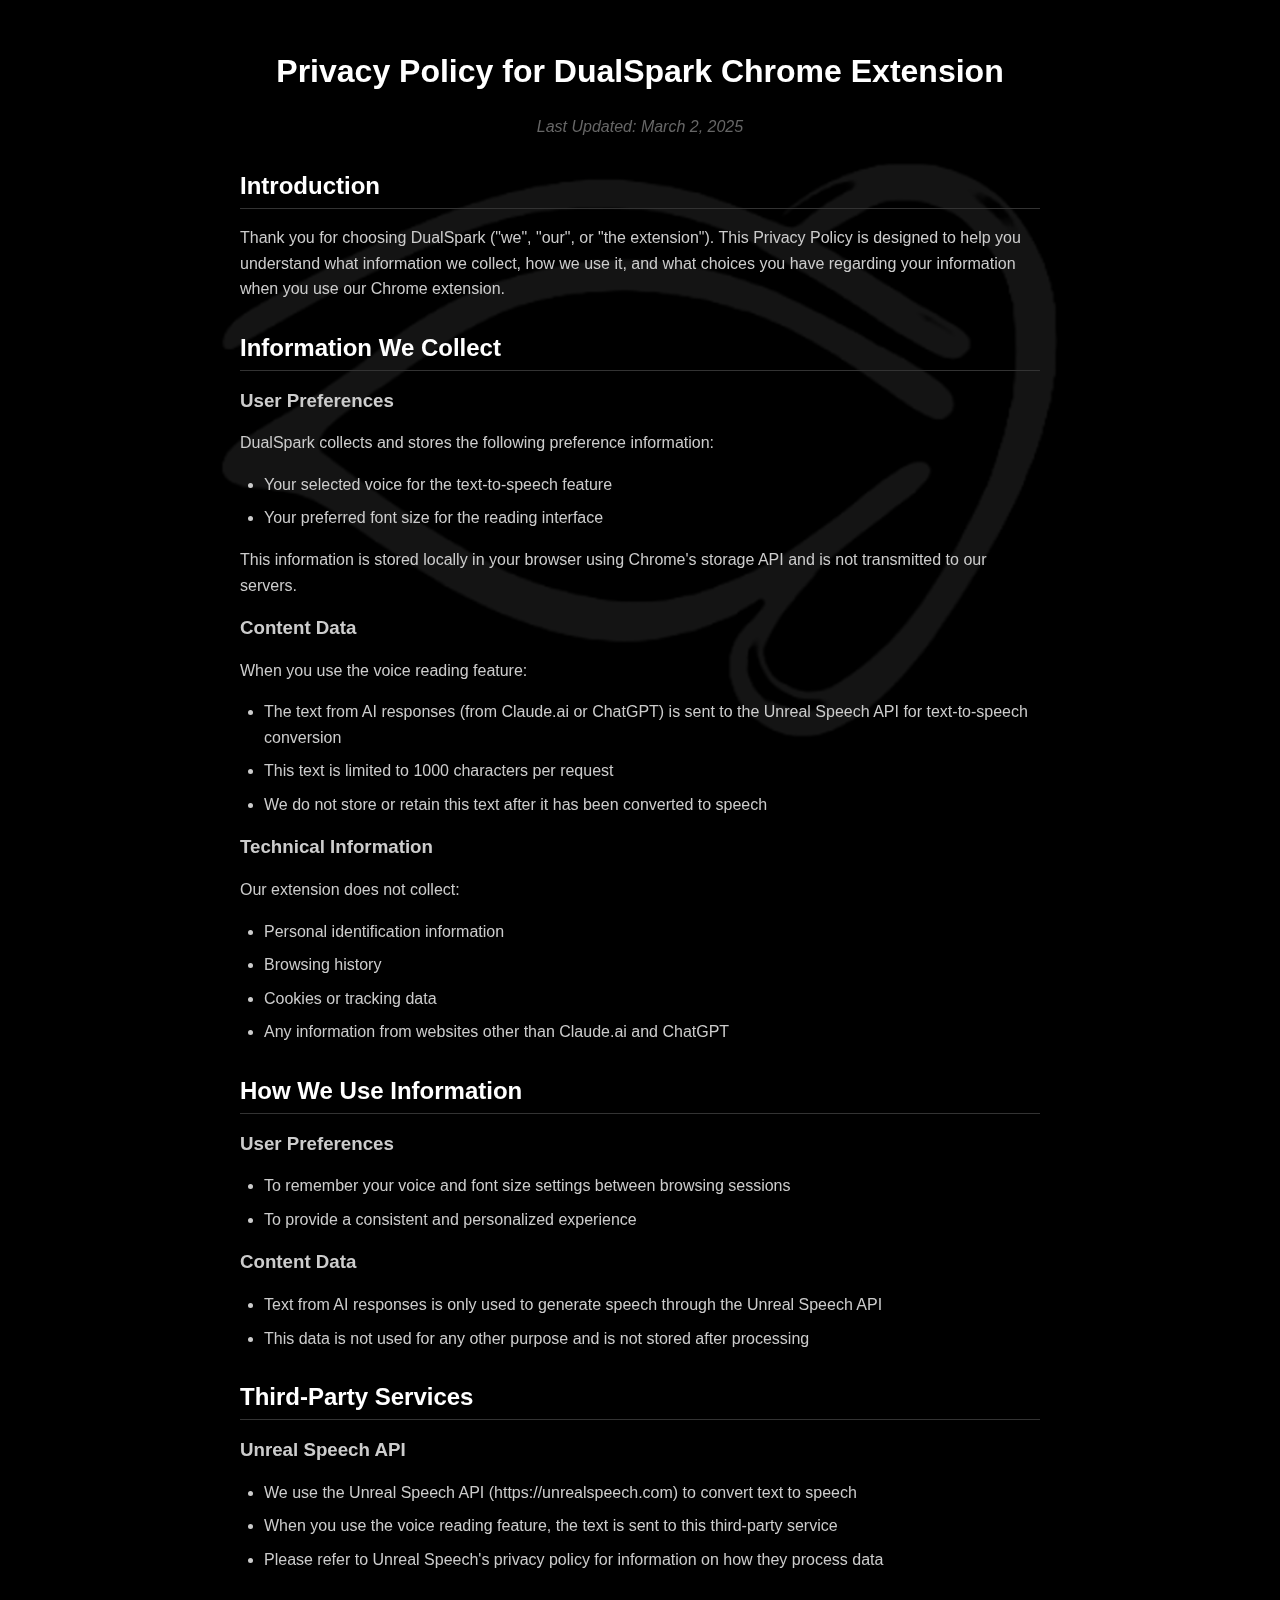
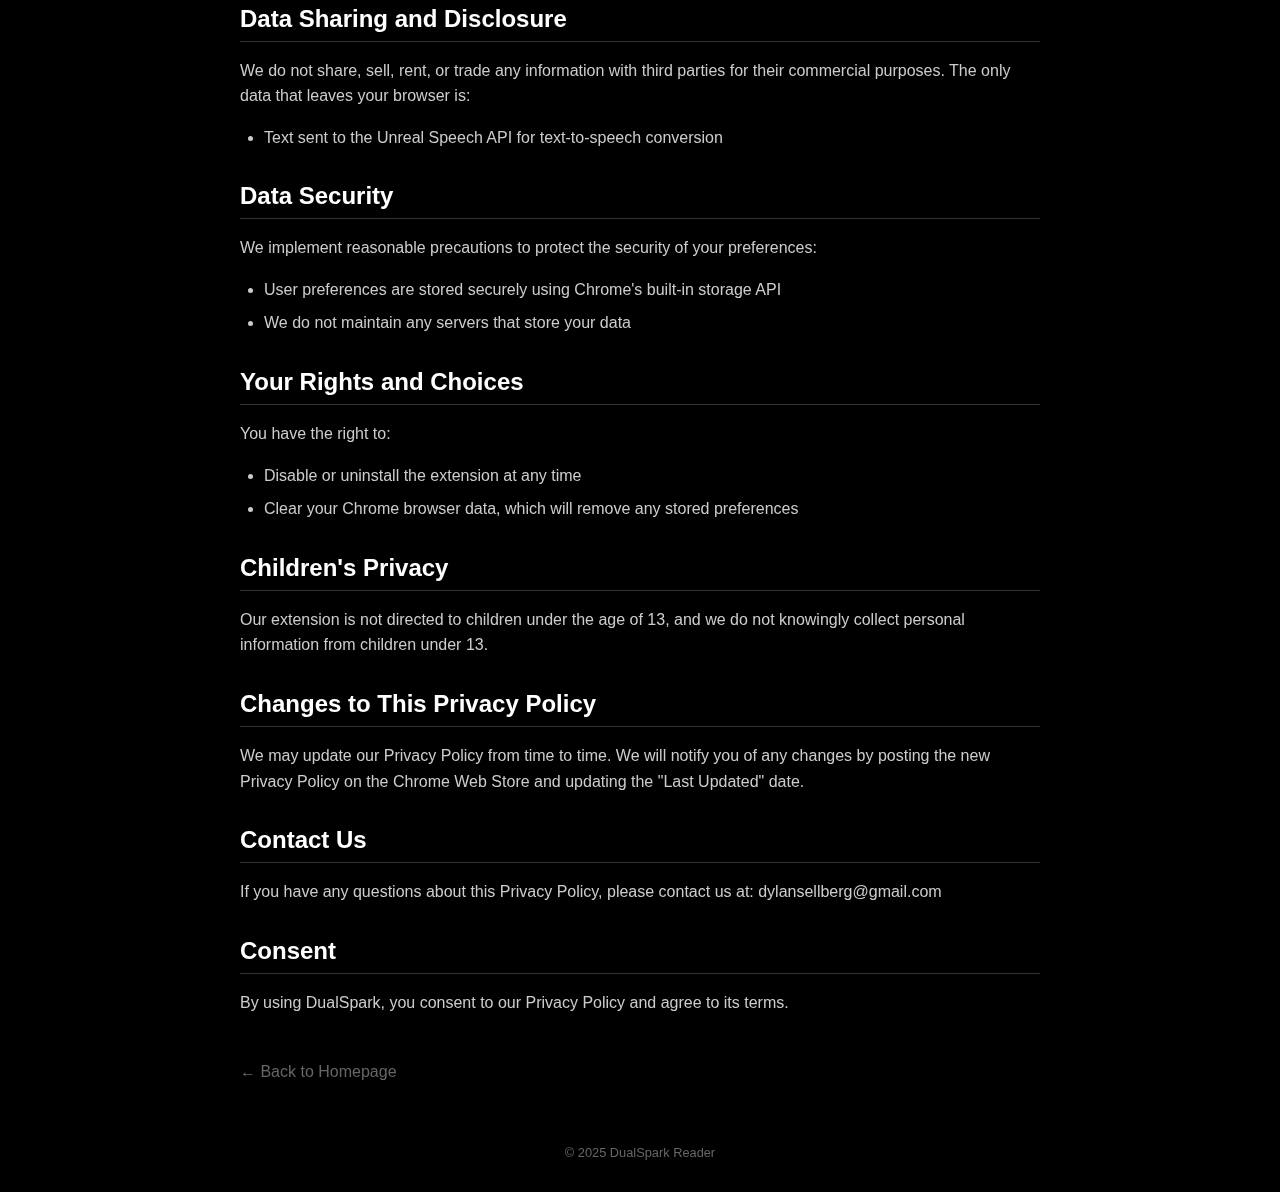
==== privacy.html @ c0db1452 "Add privacy.html and update footer link" ====
<!DOCTYPE html>
<html lang="en">
<head>
    <meta charset="UTF-8">
    <meta name="viewport" content="width=device-width, initial-scale=1.0">
    <title>Privacy Policy - DualSpark Reader</title>
    <style>
        body {
            font-family: 'Arial', sans-serif;
            margin: 0;
            padding: 0;
            background-color: #000000;
            color: #cccccc;
            position: relative;
            overflow-x: hidden;
        }

        .background-icon {
            position: fixed;
            width: 100%;
            height: 100%;
            background-image: url('icons/icon-white.png');
            background-repeat: no-repeat;
            background-position: center;
            background-size: contain;
            opacity: 0.08;
            z-index: -1;
        }

        .content {
            margin: 0 auto;
            max-width: 800px;
            padding: 2rem;
            z-index: 1;
            position: relative;
        }

        h1, h2 {
            color: #ffffff;
        }

        h1 {
            font-size: 2rem;
            margin-bottom: 1.5rem;
            text-align: center;
        }

        h2 {
            font-size: 1.5rem;
            margin-top: 2rem;
            margin-bottom: 1rem;
            border-bottom: 1px solid #333;
            padding-bottom: 0.5rem;
        }

        p, ul, li {
            line-height: 1.6;
        }

        ul {
            padding-left: 1.5rem;
        }

        li {
            margin-bottom: 0.5rem;
        }

        .back-link {
            display: inline-block;
            margin-top: 2rem;
            color: #666666;
            text-decoration: none;
            transition: color 0.3s ease;
        }

        .back-link:hover {
            color: #ffffff;
        }

        footer {
            text-align: center;
            padding: 2rem;
            color: #666666;
            font-size: 0.8rem;
        }

        .last-updated {
            font-style: italic;
            color: #666666;
            text-align: center;
            margin-bottom: 2rem;
        }
    </style>
</head>
<body>
    <div class="background-icon"></div>
    
    <div class="content">
        <h1>Privacy Policy for DualSpark Chrome Extension</h1>
        <p class="last-updated">Last Updated: March 2, 2025</p>

        <h2>Introduction</h2>
        <p>Thank you for choosing DualSpark ("we", "our", or "the extension"). This Privacy Policy is designed to help you understand what information we collect, how we use it, and what choices you have regarding your information when you use our Chrome extension.</p>

        <h2>Information We Collect</h2>

        <h3>User Preferences</h3>
        <p>DualSpark collects and stores the following preference information:</p>
        <ul>
            <li>Your selected voice for the text-to-speech feature</li>
            <li>Your preferred font size for the reading interface</li>
        </ul>
        <p>This information is stored locally in your browser using Chrome's storage API and is not transmitted to our servers.</p>

        <h3>Content Data</h3>
        <p>When you use the voice reading feature:</p>
        <ul>
            <li>The text from AI responses (from Claude.ai or ChatGPT) is sent to the Unreal Speech API for text-to-speech conversion</li>
            <li>This text is limited to 1000 characters per request</li>
            <li>We do not store or retain this text after it has been converted to speech</li>
        </ul>

        <h3>Technical Information</h3>
        <p>Our extension does not collect:</p>
        <ul>
            <li>Personal identification information</li>
            <li>Browsing history</li>
            <li>Cookies or tracking data</li>
            <li>Any information from websites other than Claude.ai and ChatGPT</li>
        </ul>

        <h2>How We Use Information</h2>

        <h3>User Preferences</h3>
        <ul>
            <li>To remember your voice and font size settings between browsing sessions</li>
            <li>To provide a consistent and personalized experience</li>
        </ul>

        <h3>Content Data</h3>
        <ul>
            <li>Text from AI responses is only used to generate speech through the Unreal Speech API</li>
            <li>This data is not used for any other purpose and is not stored after processing</li>
        </ul>

        <h2>Third-Party Services</h2>

        <h3>Unreal Speech API</h3>
        <ul>
            <li>We use the Unreal Speech API (https://unrealspeech.com) to convert text to speech</li>
            <li>When you use the voice reading feature, the text is sent to this third-party service</li>
            <li>Please refer to Unreal Speech's privacy policy for information on how they process data</li>
        </ul>

        <h2>Data Sharing and Disclosure</h2>
        <p>We do not share, sell, rent, or trade any information with third parties for their commercial purposes. The only data that leaves your browser is:</p>
        <ul>
            <li>Text sent to the Unreal Speech API for text-to-speech conversion</li>
        </ul>

        <h2>Data Security</h2>
        <p>We implement reasonable precautions to protect the security of your preferences:</p>
        <ul>
            <li>User preferences are stored securely using Chrome's built-in storage API</li>
            <li>We do not maintain any servers that store your data</li>
        </ul>

        <h2>Your Rights and Choices</h2>
        <p>You have the right to:</p>
        <ul>
            <li>Disable or uninstall the extension at any time</li>
            <li>Clear your Chrome browser data, which will remove any stored preferences</li>
        </ul>

        <h2>Children's Privacy</h2>
        <p>Our extension is not directed to children under the age of 13, and we do not knowingly collect personal information from children under 13.</p>

        <h2>Changes to This Privacy Policy</h2>
        <p>We may update our Privacy Policy from time to time. We will notify you of any changes by posting the new Privacy Policy on the Chrome Web Store and updating the "Last Updated" date.</p>

        <h2>Contact Us</h2>
        <p>If you have any questions about this Privacy Policy, please contact us at: dylansellberg@gmail.com</p>

        <h2>Consent</h2>
        <p>By using DualSpark, you consent to our Privacy Policy and agree to its terms.</p>

        <a href="/" class="back-link">← Back to Homepage</a>
    </div>
    
    <footer>
        &copy; 2025 DualSpark Reader
    </footer>
</body>
</html>
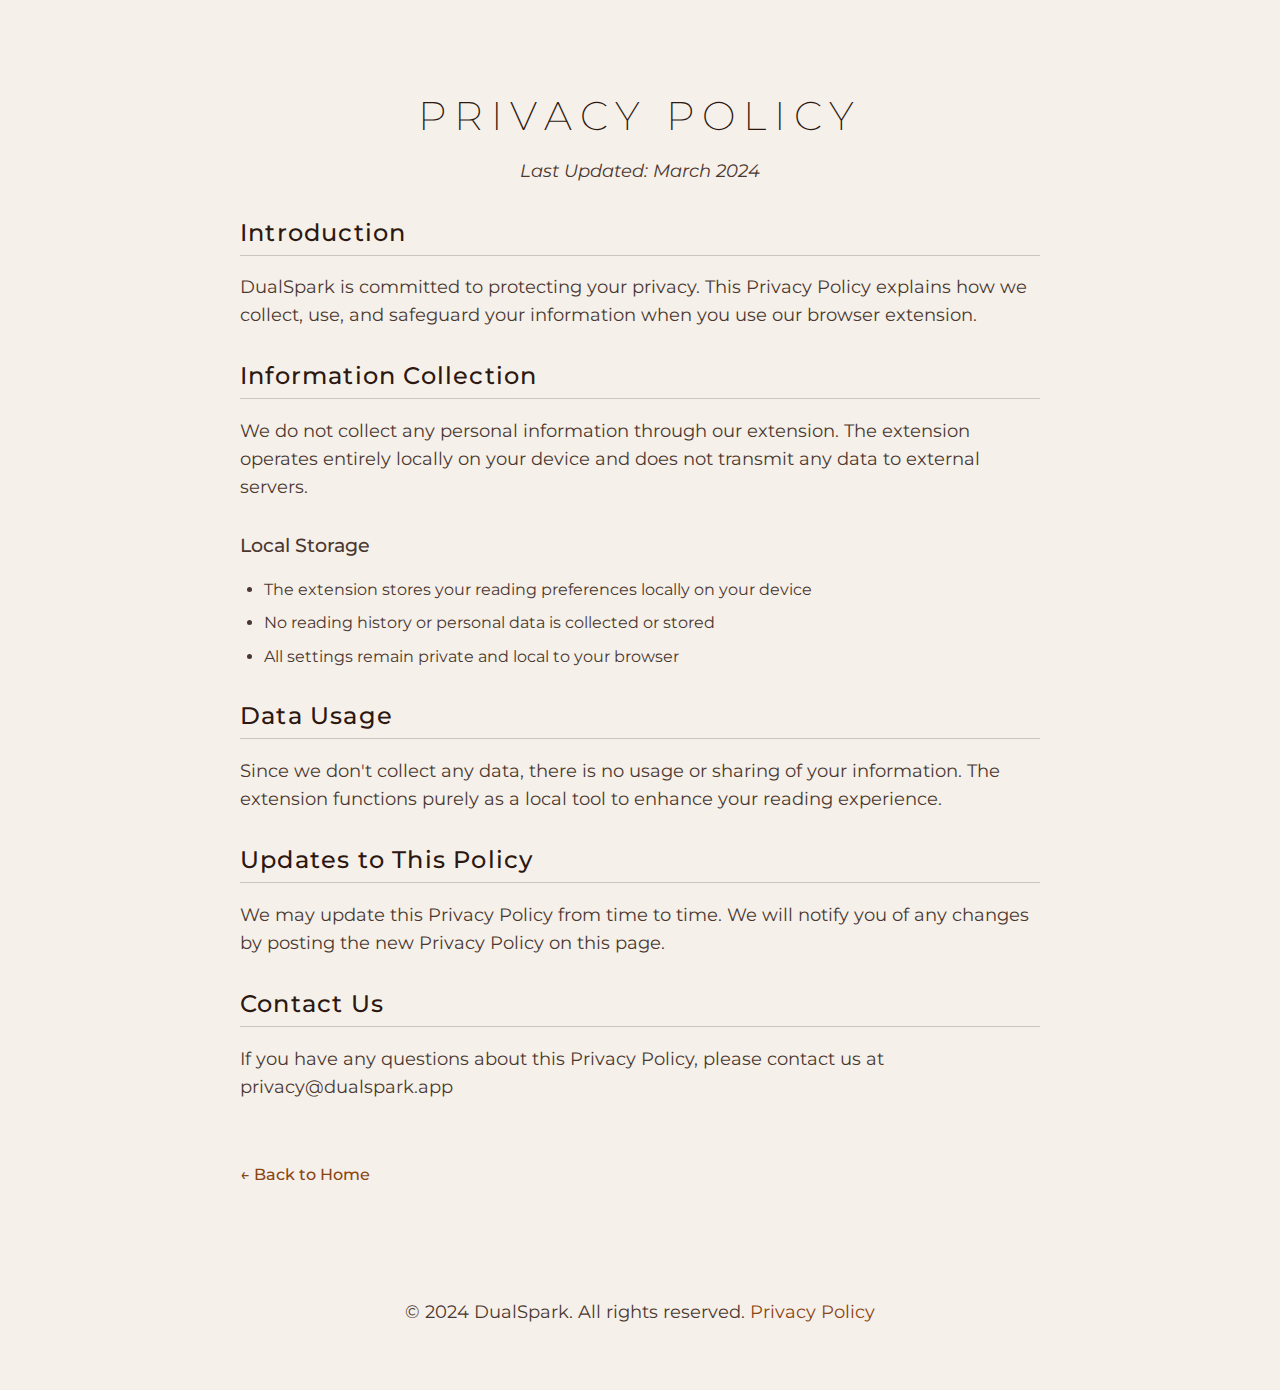
==== commit cdafb792: "brand tho" ====
--- a/privacy.html
+++ b/privacy.html
@@ -1,194 +1,72 @@
 <!DOCTYPE html>
 <html lang="en">
-<head>
-    <meta charset="UTF-8">
-    <meta name="viewport" content="width=device-width, initial-scale=1.0">
-    <title>Privacy Policy - DualSpark Reader</title>
-    <style>
-        body {
-            font-family: 'Arial', sans-serif;
-            margin: 0;
-            padding: 0;
-            background-color: #000000;
-            color: #cccccc;
-            position: relative;
-            overflow-x: hidden;
-        }
+  <head>
+    <meta charset="UTF-8" />
+    <meta name="viewport" content="width=device-width, initial-scale=1.0" />
+    <title>Privacy Policy - DualSpark</title>
+    <link rel="preconnect" href="https://fonts.googleapis.com" />
+    <link rel="preconnect" href="https://fonts.gstatic.com" crossorigin />
+    <link
+      href="https://fonts.googleapis.com/css2?family=Montserrat:wght@200;300;400;500;600&display=swap"
+      rel="stylesheet"
+    />
+    <link rel="stylesheet" href="styles.css" />
+    <link rel="icon" type="image/png" href="icons/favicon.png" />
+  </head>
+  <body>
+    <div class="privacy-content">
+      <h1>Privacy Policy</h1>
+      <p class="last-updated">Last Updated: March 2024</p>
 
-        .background-icon {
-            position: fixed;
-            width: 100%;
-            height: 100%;
-            background-image: url('icons/icon-white.png');
-            background-repeat: no-repeat;
-            background-position: center;
-            background-size: contain;
-            opacity: 0.08;
-            z-index: -1;
-        }
+      <h2>Introduction</h2>
+      <p>
+        DualSpark is committed to protecting your privacy. This Privacy Policy
+        explains how we collect, use, and safeguard your information when you
+        use our browser extension.
+      </p>
 
-        .content {
-            margin: 0 auto;
-            max-width: 800px;
-            padding: 2rem;
-            z-index: 1;
-            position: relative;
-        }
+      <h2>Information Collection</h2>
+      <p>
+        We do not collect any personal information through our extension. The
+        extension operates entirely locally on your device and does not transmit
+        any data to external servers.
+      </p>
 
-        h1, h2 {
-            color: #ffffff;
-        }
+      <h3>Local Storage</h3>
+      <ul>
+        <li>
+          The extension stores your reading preferences locally on your device
+        </li>
+        <li>No reading history or personal data is collected or stored</li>
+        <li>All settings remain private and local to your browser</li>
+      </ul>
 
-        h1 {
-            font-size: 2rem;
-            margin-bottom: 1.5rem;
-            text-align: center;
-        }
+      <h2>Data Usage</h2>
+      <p>
+        Since we don't collect any data, there is no usage or sharing of your
+        information. The extension functions purely as a local tool to enhance
+        your reading experience.
+      </p>
 
-        h2 {
-            font-size: 1.5rem;
-            margin-top: 2rem;
-            margin-bottom: 1rem;
-            border-bottom: 1px solid #333;
-            padding-bottom: 0.5rem;
-        }
+      <h2>Updates to This Policy</h2>
+      <p>
+        We may update this Privacy Policy from time to time. We will notify you
+        of any changes by posting the new Privacy Policy on this page.
+      </p>
 
-        p, ul, li {
-            line-height: 1.6;
-        }
+      <h2>Contact Us</h2>
+      <p>
+        If you have any questions about this Privacy Policy, please contact us
+        at privacy@dualspark.app
+      </p>
 
-        ul {
-            padding-left: 1.5rem;
-        }
-
-        li {
-            margin-bottom: 0.5rem;
-        }
-
-        .back-link {
-            display: inline-block;
-            margin-top: 2rem;
-            color: #666666;
-            text-decoration: none;
-            transition: color 0.3s ease;
-        }
-
-        .back-link:hover {
-            color: #ffffff;
-        }
-
-        footer {
-            text-align: center;
-            padding: 2rem;
-            color: #666666;
-            font-size: 0.8rem;
-        }
-
-        .last-updated {
-            font-style: italic;
-            color: #666666;
-            text-align: center;
-            margin-bottom: 2rem;
-        }
-    </style>
-</head>
-<body>
-    <div class="background-icon"></div>
-    
-    <div class="content">
-        <h1>Privacy Policy for DualSpark Chrome Extension</h1>
-        <p class="last-updated">Last Updated: March 2, 2025</p>
-
-        <h2>Introduction</h2>
-        <p>Thank you for choosing DualSpark ("we", "our", or "the extension"). This Privacy Policy is designed to help you understand what information we collect, how we use it, and what choices you have regarding your information when you use our Chrome extension.</p>
-
-        <h2>Information We Collect</h2>
-
-        <h3>User Preferences</h3>
-        <p>DualSpark collects and stores the following preference information:</p>
-        <ul>
-            <li>Your selected voice for the text-to-speech feature</li>
-            <li>Your preferred font size for the reading interface</li>
-        </ul>
-        <p>This information is stored locally in your browser using Chrome's storage API and is not transmitted to our servers.</p>
-
-        <h3>Content Data</h3>
-        <p>When you use the voice reading feature:</p>
-        <ul>
-            <li>The text from AI responses (from Claude.ai or ChatGPT) is sent to the Unreal Speech API for text-to-speech conversion</li>
-            <li>This text is limited to 1000 characters per request</li>
-            <li>We do not store or retain this text after it has been converted to speech</li>
-        </ul>
-
-        <h3>Technical Information</h3>
-        <p>Our extension does not collect:</p>
-        <ul>
-            <li>Personal identification information</li>
-            <li>Browsing history</li>
-            <li>Cookies or tracking data</li>
-            <li>Any information from websites other than Claude.ai and ChatGPT</li>
-        </ul>
-
-        <h2>How We Use Information</h2>
-
-        <h3>User Preferences</h3>
-        <ul>
-            <li>To remember your voice and font size settings between browsing sessions</li>
-            <li>To provide a consistent and personalized experience</li>
-        </ul>
-
-        <h3>Content Data</h3>
-        <ul>
-            <li>Text from AI responses is only used to generate speech through the Unreal Speech API</li>
-            <li>This data is not used for any other purpose and is not stored after processing</li>
-        </ul>
-
-        <h2>Third-Party Services</h2>
-
-        <h3>Unreal Speech API</h3>
-        <ul>
-            <li>We use the Unreal Speech API (https://unrealspeech.com) to convert text to speech</li>
-            <li>When you use the voice reading feature, the text is sent to this third-party service</li>
-            <li>Please refer to Unreal Speech's privacy policy for information on how they process data</li>
-        </ul>
-
-        <h2>Data Sharing and Disclosure</h2>
-        <p>We do not share, sell, rent, or trade any information with third parties for their commercial purposes. The only data that leaves your browser is:</p>
-        <ul>
-            <li>Text sent to the Unreal Speech API for text-to-speech conversion</li>
-        </ul>
-
-        <h2>Data Security</h2>
-        <p>We implement reasonable precautions to protect the security of your preferences:</p>
-        <ul>
-            <li>User preferences are stored securely using Chrome's built-in storage API</li>
-            <li>We do not maintain any servers that store your data</li>
-        </ul>
-
-        <h2>Your Rights and Choices</h2>
-        <p>You have the right to:</p>
-        <ul>
-            <li>Disable or uninstall the extension at any time</li>
-            <li>Clear your Chrome browser data, which will remove any stored preferences</li>
-        </ul>
-
-        <h2>Children's Privacy</h2>
-        <p>Our extension is not directed to children under the age of 13, and we do not knowingly collect personal information from children under 13.</p>
-
-        <h2>Changes to This Privacy Policy</h2>
-        <p>We may update our Privacy Policy from time to time. We will notify you of any changes by posting the new Privacy Policy on the Chrome Web Store and updating the "Last Updated" date.</p>
-
-        <h2>Contact Us</h2>
-        <p>If you have any questions about this Privacy Policy, please contact us at: dylansellberg@gmail.com</p>
-
-        <h2>Consent</h2>
-        <p>By using DualSpark, you consent to our Privacy Policy and agree to its terms.</p>
-
-        <a href="/" class="back-link">← Back to Homepage</a>
+      <a href="index.html" class="back-link">← Back to Home</a>
     </div>
-    
     <footer>
-        &copy; 2025 DualSpark Reader
+      <p>
+        © 2024 DualSpark. All rights reserved.
+        <a href="privacy.html">Privacy Policy</a>
+      </p>
     </footer>
-</body>
-</html> +  </body>
+</html>
--- a/styles.css
+++ b/styles.css
@@ -0,0 +1,169 @@
+/* Base styles */
+body {
+    font-family: 'Montserrat', -apple-system, BlinkMacSystemFont, sans-serif;
+    margin: 0;
+    padding: 0;
+    min-height: 100vh;
+    display: flex;
+    flex-direction: column;
+    background-color: #f6f0ea;
+    position: relative;
+}
+
+/* Logo */
+.logo {
+    position: absolute;
+    top: 2rem;
+    right: 2rem;
+    width: 100px;
+    height: 100px;
+    z-index: 1;
+    filter: invert(27%) sepia(33%) saturate(1000%) hue-rotate(-27deg) brightness(89%) contrast(100%);
+}
+
+/* Content area */
+.content {
+    text-align: center;
+    z-index: 1;
+    padding: 8rem 2rem;
+    max-width: 500px;
+    width: 90%;
+    margin: auto;
+}
+
+/* Privacy page specific styles */
+.privacy-content {
+    text-align: left;
+    max-width: 800px;
+    margin: 2rem auto;
+    padding: 2rem;
+}
+
+.privacy-content h1 {
+    text-align: center;
+    margin-bottom: 0.5rem;
+}
+
+.privacy-content h2 {
+    font-size: 1.5rem;
+    margin-top: 2rem;
+    margin-bottom: 1rem;
+    color: #2C1810;
+    font-weight: 500;
+    letter-spacing: 0.05em;
+    border-bottom: 1px solid rgba(44, 24, 16, 0.2);
+    padding-bottom: 0.5rem;
+}
+
+.privacy-content h3 {
+    font-size: 1.2rem;
+    color: #4A3830;
+    font-weight: 500;
+    margin-top: 1.5rem;
+}
+
+.privacy-content p, 
+.privacy-content ul, 
+.privacy-content li {
+    color: #4A3830;
+    line-height: 1.6;
+    font-weight: 400;
+}
+
+.privacy-content ul {
+    padding-left: 1.5rem;
+}
+
+.privacy-content li {
+    margin-bottom: 0.5rem;
+}
+
+.last-updated {
+    font-style: italic;
+    color: #6B4F45;
+    text-align: center;
+    margin-bottom: 2rem;
+    font-weight: 300;
+}
+
+.back-link {
+    display: inline-block;
+    margin-top: 2rem;
+    color: #8B4513;
+    text-decoration: none;
+    transition: color 0.3s ease;
+    font-weight: 500;
+}
+
+.back-link:hover {
+    color: #6B4F45;
+}
+
+/* Typography */
+h1 {
+    font-size: 2.5rem;
+    margin-bottom: 1.5rem;
+    color: #2C1810;
+    font-weight: 200;
+    letter-spacing: 0.2em;
+    text-transform: uppercase;
+}
+
+p {
+    font-size: 1.1rem;
+    color: #4A3830;
+    line-height: 1.6;
+    margin-bottom: 2rem;
+    font-weight: 400;
+}
+
+.feature {
+    font-weight: 500;
+    color: #8B4513;
+}
+
+.compatibility {
+    font-size: 0.9rem;
+    color: #6B4F45;
+    margin-top: -1rem;
+    margin-bottom: 3rem;
+    font-weight: 300;
+}
+
+/* Button styles */
+.install-btn {
+    background-color: #8B4513;
+    color: #FBF5EE;
+    border: none;
+    padding: 0.8rem 2rem;
+    font-size: 1rem;
+    font-weight: 400;
+    border-radius: 50px;
+    cursor: pointer;
+    transition: all 0.3s ease;
+    text-decoration: none;
+}
+
+.install-btn:hover {
+    background-color: #6B4F45;
+}
+
+/* Footer */
+footer {
+    margin-top: auto;
+    padding: 2rem;
+    color: #6B4F45;
+    font-size: 0.8rem;
+    font-weight: 300;
+    text-align: center;
+}
+
+footer a {
+    color: #8B4513;
+    text-decoration: none;
+    transition: color 0.3s ease;
+}
+
+footer a:hover {
+    color: #6B4F45;
+} 